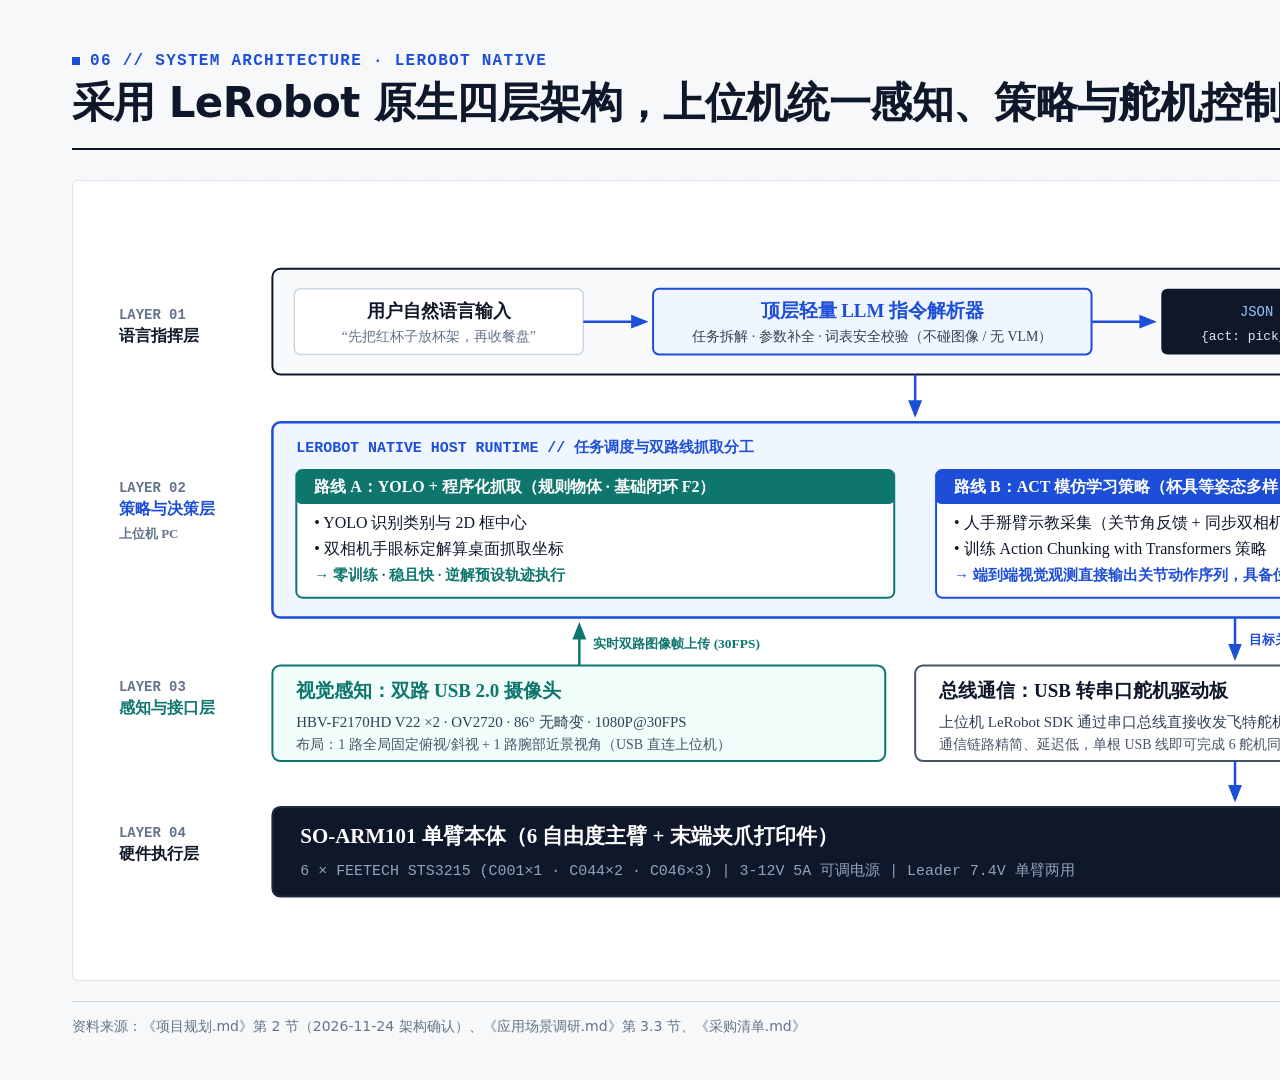
==== docs/项目资料/答辩资料/中间文件/slide-07.html @ 41729605 "docs: 完成开题答辩材料归档并更新进度公示与10人分工" ====
<!DOCTYPE html>
<html lang="zh-CN">
<head>
  <meta charset="UTF-8" />
  <title>Slide 07 · 系统总体架构</title>
  <link rel="stylesheet" href="styles.css" />
</head>
<body>
  <div class="slide">
    <div class="slide-header">
      <div class="header-left">
        <div class="kicker"><span class="kicker-dot"></span>06 // SYSTEM ARCHITECTURE · LEROBOT NATIVE</div>
        <h1 class="slide-title">采用 LeRobot 原生四层架构，上位机统一感知、策略与舵机控制</h1>
      </div>
      <div class="header-right">LeRobot 原生架构<br/>USB 直连驱动板与双路相机</div>
    </div>

    <div class="slide-body">
      <div class="card" style="flex:1; padding:24px 30px; justify-content:center;">
        <svg viewBox="0 0 1720 670" width="100%" height="100%" xmlns="http://www.w3.org/2000/svg">
          <defs>
            <marker id="arrowDown" viewBox="0 0 10 10" refX="8" refY="5" markerWidth="7" markerHeight="7" orient="auto">
              <path d="M 0 1 L 10 5 L 0 9 z" fill="#1D4ED8"/>
            </marker>
            <marker id="arrowTeal" viewBox="0 0 10 10" refX="8" refY="5" markerWidth="7" markerHeight="7" orient="auto">
              <path d="M 0 1 L 10 5 L 0 9 z" fill="#0F766E"/>
            </marker>
            <marker id="arrowRed" viewBox="0 0 10 10" refX="8" refY="5" markerWidth="7" markerHeight="7" orient="auto">
              <path d="M 0 1 L 10 5 L 0 9 z" fill="#DC2626"/>
            </marker>
          </defs>

          <!-- Left Layer Index Column -->
          <g font-family="Consolas, monospace" font-size="14" font-weight="700" fill="#64748B">
            <text x="16" y="72">LAYER 01</text>
            <text x="16" y="94" font-family="PingFang SC, Microsoft YaHei" font-size="16" fill="#0F172A">语言指挥层</text>

            <text x="16" y="246">LAYER 02</text>
            <text x="16" y="268" font-family="PingFang SC, Microsoft YaHei" font-size="16" fill="#1D4ED8">策略与决策层</text>
            <text x="16" y="292" font-family="PingFang SC, Microsoft YaHei" font-size="13" fill="#64748B">上位机 PC</text>

            <text x="16" y="446">LAYER 03</text>
            <text x="16" y="468" font-family="PingFang SC, Microsoft YaHei" font-size="16" fill="#0F766E">感知与接口层</text>

            <text x="16" y="592">LAYER 04</text>
            <text x="16" y="614" font-family="PingFang SC, Microsoft YaHei" font-size="16" fill="#0F172A">硬件执行层</text>
          </g>

          <!-- LAYER 1: LLM Command Layer -->
          <rect x="170" y="22" width="1290" height="106" rx="8" fill="#F8FAFC" stroke="#0F172A" stroke-width="2"/>
          <rect x="192" y="42" width="290" height="66" rx="6" fill="#FFFFFF" stroke="#CBD5E1" stroke-width="1.5"/>
          <text x="337" y="70" text-anchor="middle" fill="#0F172A" font-family="PingFang SC, Microsoft YaHei" font-size="18" font-weight="700">用户自然语言输入</text>
          <text x="337" y="94" text-anchor="middle" fill="#64748B" font-family="PingFang SC, Microsoft YaHei" font-size="14">“先把红杯子放杯架，再收餐盘”</text>

          <line x1="482" y1="75" x2="544" y2="75" stroke="#1D4ED8" stroke-width="2.5" marker-end="url(#arrowDown)"/>

          <rect x="552" y="42" width="440" height="66" rx="6" fill="#EFF6FF" stroke="#1D4ED8" stroke-width="2"/>
          <text x="772" y="70" text-anchor="middle" fill="#1D4ED8" font-family="PingFang SC, Microsoft YaHei" font-size="19" font-weight="700">顶层轻量 LLM 指令解析器</text>
          <text x="772" y="94" text-anchor="middle" fill="#334155" font-family="PingFang SC, Microsoft YaHei" font-size="14">任务拆解 · 参数补全 · 词表安全校验（不碰图像 / 无 VLM）</text>

          <line x1="992" y1="75" x2="1054" y2="75" stroke="#1D4ED8" stroke-width="2.5" marker-end="url(#arrowDown)"/>

          <rect x="1062" y="42" width="376" height="66" rx="6" fill="#0F172A"/>
          <text x="1250" y="69" text-anchor="middle" fill="#93C5FD" font-family="Consolas, monospace" font-size="14">JSON STRUCTURED TASK QUEUE</text>
          <text x="1250" y="93" text-anchor="middle" fill="#E2E8F0" font-family="Consolas, monospace" font-size="13">{act: pick_place, obj: cup, dst: rack}</text>

          <!-- Down arrows L1 -> L2 -->
          <line x1="815" y1="128" x2="815" y2="168" stroke="#1D4ED8" stroke-width="2.5" marker-end="url(#arrowDown)"/>

          <!-- LAYER 2: Dual-Route Policy & LeRobot Host -->
          <rect x="170" y="176" width="1290" height="196" rx="8" fill="#EFF6FF" stroke="#1D4ED8" stroke-width="2.5"/>
          <text x="194" y="206" fill="#1D4ED8" font-family="Consolas, monospace" font-size="15" font-weight="700">LEROBOT NATIVE HOST RUNTIME // 任务调度与双路线抓取分工</text>

          <!-- Route A -->
          <rect x="194" y="224" width="600" height="128" rx="6" fill="#FFFFFF" stroke="#0F766E" stroke-width="2"/>
          <rect x="194" y="224" width="600" height="34" rx="5" fill="#0F766E"/>
          <text x="212" y="246" fill="#FFFFFF" font-family="PingFang SC, Microsoft YaHei" font-size="16" font-weight="700">路线 A：YOLO + 程序化抓取（规则物体 · 基础闭环 F2）</text>
          <text x="212" y="282" fill="#0F172A" font-family="PingFang SC, Microsoft YaHei" font-size="16">• YOLO 识别类别与 2D 框中心</text>
          <text x="212" y="308" fill="#0F172A" font-family="PingFang SC, Microsoft YaHei" font-size="16">• 双相机手眼标定解算桌面抓取坐标</text>
          <text x="212" y="334" fill="#0F766E" font-family="PingFang SC, Microsoft YaHei" font-size="15" font-weight="700">→ 零训练 · 稳且快 · 逆解预设轨迹执行</text>

          <!-- Route B -->
          <rect x="836" y="224" width="600" height="128" rx="6" fill="#FFFFFF" stroke="#1D4ED8" stroke-width="2"/>
          <rect x="836" y="224" width="600" height="34" rx="5" fill="#1D4ED8"/>
          <text x="854" y="246" fill="#FFFFFF" font-family="PingFang SC, Microsoft YaHei" font-size="16" font-weight="700">路线 B：ACT 模仿学习策略（杯具等姿态多样 · 泛化核心 F3）</text>
          <text x="854" y="282" fill="#0F172A" font-family="PingFang SC, Microsoft YaHei" font-size="16">• 人手掰臂示教采集（关节角反馈 + 同步双相机帧，50–100 条）</text>
          <text x="854" y="308" fill="#0F172A" font-family="PingFang SC, Microsoft YaHei" font-size="16">• 训练 Action Chunking with Transformers 策略</text>
          <text x="854" y="334" fill="#1D4ED8" font-family="PingFang SC, Microsoft YaHei" font-size="15" font-weight="700">→ 端到端视觉观测直接输出关节动作序列，具备位姿泛化</text>

          <!-- Upward Arrow: L3 Vision -> L2 (Feeds both Route A & Route B) -->
          <line x1="478" y1="420" x2="478" y2="380" stroke="#0F766E" stroke-width="2.5" marker-end="url(#arrowTeal)"/>
          <text x="492" y="403" fill="#0F766E" font-family="PingFang SC, Microsoft YaHei" font-size="13.5" font-weight="700">实时双路图像帧上传 (30FPS)</text>

          <!-- Downward Arrow: L2 -> L3 Servo Bus -->
          <line x1="1136" y1="372" x2="1136" y2="412" stroke="#1D4ED8" stroke-width="2.5" marker-end="url(#arrowDown)"/>
          <text x="1150" y="399" fill="#1D4ED8" font-family="PingFang SC, Microsoft YaHei" font-size="13.5" font-weight="700">目标关节角控制指令下发</text>

          <!-- LAYER 3: Sensing & Bus Interface -->
          <rect x="170" y="420" width="615" height="96" rx="8" fill="#F0FDFA" stroke="#0F766E" stroke-width="2"/>
          <text x="194" y="452" fill="#0F766E" font-family="PingFang SC, Microsoft YaHei" font-size="19" font-weight="700">视觉感知：双路 USB 2.0 摄像头</text>
          <text x="194" y="482" fill="#334155" font-family="PingFang SC, Microsoft YaHei" font-size="15">HBV-F2170HD V22 ×2 · OV2720 · 86° 无畸变 · 1080P@30FPS</text>
          <text x="194" y="504" fill="#475569" font-family="PingFang SC, Microsoft YaHei" font-size="14">布局：1 路全局固定俯视/斜视 + 1 路腕部近景视角（USB 直连上位机）</text>

          <rect x="815" y="420" width="645" height="96" rx="8" fill="#FFFFFF" stroke="#475569" stroke-width="2"/>
          <text x="839" y="452" fill="#0F172A" font-family="PingFang SC, Microsoft YaHei" font-size="19" font-weight="700">总线通信：USB 转串口舵机驱动板</text>
          <text x="839" y="482" fill="#334155" font-family="PingFang SC, Microsoft YaHei" font-size="15">上位机 LeRobot SDK 通过串口总线直接收发飞特舵机位置指令与状态反馈</text>
          <text x="839" y="504" fill="#475569" font-family="PingFang SC, Microsoft YaHei" font-size="14">通信链路精简、延迟低，单根 USB 线即可完成 6 舵机同步读写</text>

          <!-- Arrows L3 -> L4 -->
          <line x1="1136" y1="516" x2="1136" y2="554" stroke="#1D4ED8" stroke-width="2.5" marker-end="url(#arrowDown)"/>

          <!-- LAYER 4: Physical Hardware -->
          <rect x="170" y="562" width="1290" height="90" rx="8" fill="#0F172A" stroke="#1E293B" stroke-width="2"/>
          <text x="198" y="598" fill="#FFFFFF" font-family="PingFang SC, Microsoft YaHei" font-size="21" font-weight="700">SO-ARM101 单臂本体（6 自由度主臂 + 末端夹爪打印件）</text>
          <text x="198" y="630" fill="#94A3B8" font-family="Consolas, monospace" font-size="15">6 × FEETECH STS3215 (C001×1 · C044×2 · C046×3)  |  3-12V 5A 可调电源  |  Leader 7.4V 单臂两用</text>

          <!-- Right Feedback Loop (Red Observation Return) -->
          <path d="M 1460 607 L 1560 607 L 1560 274 L 1468 274" fill="none" stroke="#DC2626" stroke-width="3" stroke-dasharray="8,5" marker-end="url(#arrowRed)"/>
          <rect x="1488" y="382" width="218" height="118" rx="6" fill="#FEF2F2" stroke="#DC2626" stroke-width="2"/>
          <text x="1597" y="410" text-anchor="middle" fill="#DC2626" font-family="Consolas, monospace" font-size="14" font-weight="700">REAL-TIME FEEDBACK</text>
          <text x="1597" y="438" text-anchor="middle" fill="#0F172A" font-family="PingFang SC, Microsoft YaHei" font-size="16" font-weight="700">状态观测闭环</text>
          <text x="1597" y="464" text-anchor="middle" fill="#475569" font-family="PingFang SC, Microsoft YaHei" font-size="14">• 舵机 6 维关节角实时回传</text>
          <text x="1597" y="486" text-anchor="middle" fill="#475569" font-family="PingFang SC, Microsoft YaHei" font-size="14">• 双路 30FPS 图像同步帧</text>
        </svg>
      </div>
    </div>

    <div class="slide-footer">
      <div class="footer-source">资料来源：《项目规划.md》第 2 节（2026-11-24 架构确认）、《应用场景调研.md》第 3.3 节、《采购清单.md》</div>
      <div class="footer-page">07 / 13</div>
    </div>
  </div>
</body>
</html>
---- docs/项目资料/答辩资料/中间文件/styles.css ----
/* ==========================================================================
   SO-ARM101 开题答辩 HTML Deck · Shared Design System (1920 × 1080)
   Style: Modern Robotics Engineering Lab / Technical Monograph
   ========================================================================== */

:root {
  --bg: #F6F8FA;
  --surface: #FFFFFF;
  --surface-alt: #F1F5F9;
  --surface-dark: #0F172A;
  --surface-dark-2: #1E293B;
  --border: #DCE3EC;
  --border-strong: #CBD5E1;

  --ink: #0F172A;
  --ink-2: #334155;
  --ink-3: #64748B;
  --ink-inv: #F8FAFC;
  --ink-inv-2: #94A3B8;

  --accent: #1D4ED8;        /* Precision Cobalt */
  --accent-soft: #EFF6FF;
  --accent-border: #BFDBFE;

  --teal: #0F766E;          /* Secondary Engineering Teal */
  --teal-soft: #F0FDFA;
  --teal-border: #99F6E4;

  --signal: #DC2626;        /* Risk / Feedback Loop / Warning */
  --signal-soft: #FEF2F2;
  --signal-border: #FECACA;

  --amber: #B45309;         /* Caution / Pending */
  --amber-soft: #FFFBEB;
  --amber-border: #FDE68A;

  --ok: #047857;            /* Verified / Completed */
  --ok-soft: #ECFDF5;
  --ok-border: #A7F3D0;

  --font-sans: "PingFang SC", "Microsoft YaHei", "Noto Sans SC", "Segoe UI", system-ui, -apple-system, sans-serif;
  --font-mono: "JetBrains Mono", "Cascadia Code", "Consolas", "SFMono-Regular", monospace;
}

* {
  box-sizing: border-box;
  margin: 0;
  padding: 0;
}

html, body {
  width: 1920px;
  height: 1080px;
  overflow: hidden;
  background: var(--bg);
  color: var(--ink);
  font-family: var(--font-sans);
  -webkit-font-smoothing: antialiased;
}

/* Main Slide Canvas */
.slide {
  width: 1920px;
  height: 1080px;
  background: var(--bg);
  position: relative;
  display: flex;
  flex-direction: column;
  padding: 52px 72px 44px 72px;
  overflow: hidden;
}

/* Subtle engineering dot grid background */
.slide::before {
  content: "";
  position: absolute;
  inset: 0;
  background-image: radial-gradient(#CBD5E1 1px, transparent 1px);
  background-size: 32px 32px;
  opacity: 0.35;
  pointer-events: none;
}

.slide > * {
  position: relative;
  z-index: 1;
}

/* Header Bar */
.slide-header {
  display: flex;
  align-items: flex-end;
  justify-content: space-between;
  padding-bottom: 20px;
  border-bottom: 2px solid var(--ink);
  margin-bottom: 30px;
  flex-shrink: 0;
}

.header-left {
  display: flex;
  flex-direction: column;
  gap: 8px;
}

.kicker {
  display: inline-flex;
  align-items: center;
  gap: 10px;
  font-family: var(--font-mono);
  font-size: 16px;
  font-weight: 600;
  letter-spacing: 0.08em;
  text-transform: uppercase;
  color: var(--accent);
}

.kicker-dot {
  width: 8px;
  height: 8px;
  background: var(--accent);
  display: inline-block;
}

.slide-title {
  font-size: 42px;
  font-weight: 700;
  line-height: 1.18;
  letter-spacing: -0.015em;
  color: var(--ink);
}

.header-right {
  font-family: var(--font-mono);
  font-size: 16px;
  color: var(--ink-3);
  text-align: right;
  line-height: 1.5;
}

/* Content Area */
.slide-body {
  flex: 1;
  display: flex;
  flex-direction: column;
  min-height: 0;
  gap: 24px;
}

/* Footer */
.slide-footer {
  display: flex;
  align-items: center;
  justify-content: space-between;
  padding-top: 16px;
  margin-top: 20px;
  border-top: 1px solid var(--border-strong);
  font-size: 15px;
  color: var(--ink-3);
  flex-shrink: 0;
}

.footer-source {
  font-size: 14px;
  color: var(--ink-3);
  max-width: 1400px;
  white-space: nowrap;
  overflow: hidden;
  text-overflow: ellipsis;
}

.footer-page {
  font-family: var(--font-mono);
  font-weight: 600;
  font-size: 16px;
  color: var(--ink-2);
}

/* Grid Helpers */
.grid-2 {
  display: grid;
  grid-template-columns: 1fr 1fr;
  gap: 28px;
  height: 100%;
}

.grid-3 {
  display: grid;
  grid-template-columns: repeat(3, 1fr);
  gap: 24px;
}

.grid-4 {
  display: grid;
  grid-template-columns: repeat(4, 1fr);
  gap: 20px;
}

.grid-60-40 {
  display: grid;
  grid-template-columns: 1.35fr 1fr;
  gap: 28px;
  height: 100%;
}

.grid-40-60 {
  display: grid;
  grid-template-columns: 1fr 1.35fr;
  gap: 28px;
  height: 100%;
}

/* Cards */
.card {
  background: var(--surface);
  border: 1px solid var(--border);
  border-radius: 6px;
  padding: 26px 28px;
  display: flex;
  flex-direction: column;
}

.card-dark {
  background: var(--surface-dark);
  color: var(--ink-inv);
  border: 1px solid #1E293B;
  border-radius: 6px;
  padding: 26px 28px;
  display: flex;
  flex-direction: column;
}

.card-accent {
  background: var(--accent-soft);
  border: 1px solid var(--accent-border);
  border-left: 5px solid var(--accent);
  border-radius: 6px;
  padding: 22px 26px;
}

.card-signal {
  background: var(--signal-soft);
  border: 1px solid var(--signal-border);
  border-left: 5px solid var(--signal);
  border-radius: 6px;
  padding: 22px 26px;
}

.card-title {
  font-size: 22px;
  font-weight: 700;
  color: var(--ink);
  margin-bottom: 14px;
  display: flex;
  align-items: center;
  justify-content: space-between;
  gap: 12px;
}

.card-dark .card-title {
  color: var(--ink-inv);
}

/* Badges & Tags */
.badge {
  display: inline-flex;
  align-items: center;
  padding: 4px 12px;
  border-radius: 4px;
  font-size: 14px;
  font-weight: 600;
  font-family: var(--font-mono);
  letter-spacing: 0.02em;
  white-space: nowrap;
}

.badge-blue { background: var(--accent-soft); color: var(--accent); border: 1px solid var(--accent-border); }
.badge-teal { background: var(--teal-soft); color: var(--teal); border: 1px solid var(--teal-border); }
.badge-red { background: var(--signal-soft); color: var(--signal); border: 1px solid var(--signal-border); }
.badge-amber { background: var(--amber-soft); color: var(--amber); border: 1px solid var(--amber-border); }
.badge-ok { background: var(--ok-soft); color: var(--ok); border: 1px solid var(--ok-border); }
.badge-gray { background: var(--surface-alt); color: var(--ink-2); border: 1px solid var(--border-strong); }

/* KPI Numbers */
.kpi-value {
  font-family: var(--font-mono);
  font-size: 46px;
  font-weight: 700;
  line-height: 1.1;
  color: var(--ink);
  letter-spacing: -0.02em;
}

.kpi-value.blue { color: var(--accent); }
.kpi-value.red { color: var(--signal); }
.kpi-value.teal { color: var(--teal); }
.kpi-value.ok { color: var(--ok); }

.kpi-label {
  font-size: 16px;
  font-weight: 600;
  color: var(--ink-2);
  margin-top: 8px;
}

.kpi-sub {
  font-size: 14px;
  color: var(--ink-3);
  margin-top: 6px;
  line-height: 1.45;
}

/* Tables */
table.data-table {
  width: 100%;
  border-collapse: collapse;
  font-size: 18px;
}

table.data-table th {
  text-align: left;
  padding: 14px 16px;
  background: var(--surface-alt);
  color: var(--ink-2);
  font-weight: 700;
  font-size: 16px;
  border-top: 2px solid var(--ink);
  border-bottom: 1px solid var(--border-strong);
}

table.data-table td {
  padding: 14px 16px;
  border-bottom: 1px solid var(--border);
  color: var(--ink);
  vertical-align: middle;
  line-height: 1.45;
}

table.data-table tr.highlight-row {
  background: var(--accent-soft);
}

table.data-table tr.highlight-row td {
  font-weight: 600;
}

/* Clean Lists */
ul.clean-list {
  list-style: none;
  display: flex;
  flex-direction: column;
  gap: 12px;
}

ul.clean-list li {
  position: relative;
  padding-left: 22px;
  font-size: 19px;
  line-height: 1.5;
  color: var(--ink-2);
}

ul.clean-list li::before {
  content: "";
  position: absolute;
  left: 0;
  top: 10px;
  width: 8px;
  height: 8px;
  background: var(--accent);
  border-radius: 1px;
}

ul.clean-list li strong {
  color: var(--ink);
}

ul.clean-list.red-dots li::before {
  background: var(--signal);
}

ul.clean-list.ok-dots li::before {
  background: var(--ok);
}

.mono {
  font-family: var(--font-mono);
}

/* Callout Banner */
.conclusion-bar {
  background: var(--surface-dark);
  color: var(--ink-inv);
  border-radius: 6px;
  padding: 18px 26px;
  display: flex;
  align-items: center;
  gap: 18px;
  font-size: 20px;
  line-height: 1.45;
  flex-shrink: 0;
}

.conclusion-bar .tag {
  font-family: var(--font-mono);
  font-size: 14px;
  font-weight: 700;
  background: var(--accent);
  color: #fff;
  padding: 5px 12px;
  border-radius: 4px;
  white-space: nowrap;
  letter-spacing: 0.05em;
}
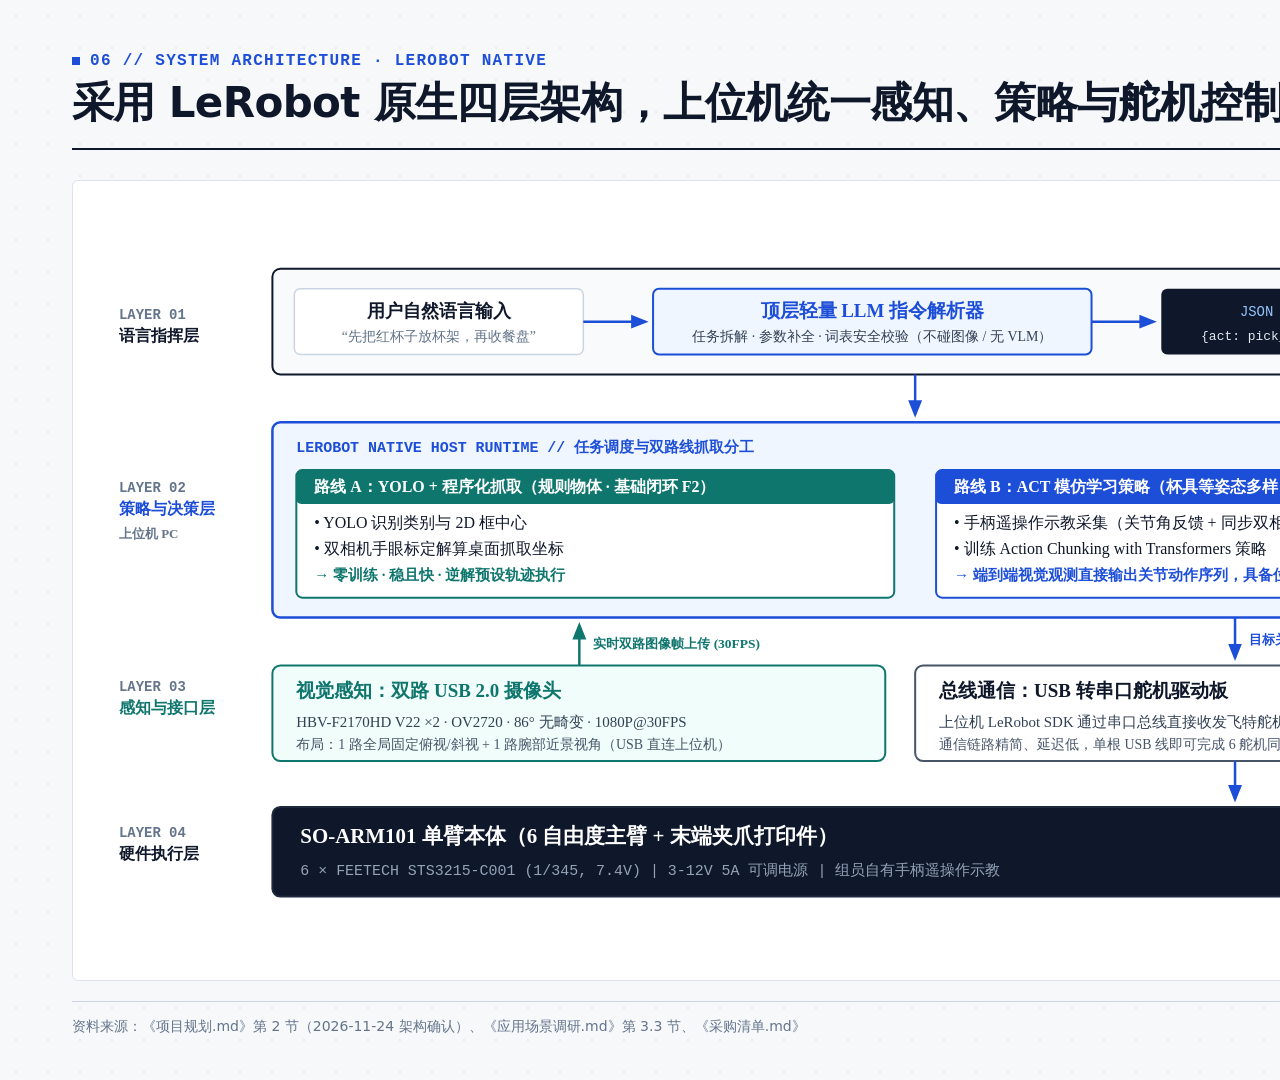
==== commit 9e51a856: "docs: 舵机全换为STS3215-C001(7.4V)，示教方案改为手柄遥操作并更新PPT" ====
--- a/docs/项目资料/答辩资料/中间文件/slide-07.html
+++ b/docs/项目资料/答辩资料/中间文件/slide-07.html
@@ -83,7 +83,7 @@
           <rect x="836" y="224" width="600" height="128" rx="6" fill="#FFFFFF" stroke="#1D4ED8" stroke-width="2"/>
           <rect x="836" y="224" width="600" height="34" rx="5" fill="#1D4ED8"/>
           <text x="854" y="246" fill="#FFFFFF" font-family="PingFang SC, Microsoft YaHei" font-size="16" font-weight="700">路线 B：ACT 模仿学习策略（杯具等姿态多样 · 泛化核心 F3）</text>
-          <text x="854" y="282" fill="#0F172A" font-family="PingFang SC, Microsoft YaHei" font-size="16">• 人手掰臂示教采集（关节角反馈 + 同步双相机帧，50–100 条）</text>
+          <text x="854" y="282" fill="#0F172A" font-family="PingFang SC, Microsoft YaHei" font-size="16">• 手柄遥操作示教采集（关节角反馈 + 同步双相机帧，50–100 条）</text>
           <text x="854" y="308" fill="#0F172A" font-family="PingFang SC, Microsoft YaHei" font-size="16">• 训练 Action Chunking with Transformers 策略</text>
           <text x="854" y="334" fill="#1D4ED8" font-family="PingFang SC, Microsoft YaHei" font-size="15" font-weight="700">→ 端到端视觉观测直接输出关节动作序列，具备位姿泛化</text>
 
@@ -112,7 +112,7 @@
           <!-- LAYER 4: Physical Hardware -->
           <rect x="170" y="562" width="1290" height="90" rx="8" fill="#0F172A" stroke="#1E293B" stroke-width="2"/>
           <text x="198" y="598" fill="#FFFFFF" font-family="PingFang SC, Microsoft YaHei" font-size="21" font-weight="700">SO-ARM101 单臂本体（6 自由度主臂 + 末端夹爪打印件）</text>
-          <text x="198" y="630" fill="#94A3B8" font-family="Consolas, monospace" font-size="15">6 × FEETECH STS3215 (C001×1 · C044×2 · C046×3)  |  3-12V 5A 可调电源  |  Leader 7.4V 单臂两用</text>
+          <text x="198" y="630" fill="#94A3B8" font-family="Consolas, monospace" font-size="15">6 × FEETECH STS3215-C001 (1/345, 7.4V)  |  3-12V 5A 可调电源  |  组员自有手柄遥操作示教</text>
 
           <!-- Right Feedback Loop (Red Observation Return) -->
           <path d="M 1460 607 L 1560 607 L 1560 274 L 1468 274" fill="none" stroke="#DC2626" stroke-width="3" stroke-dasharray="8,5" marker-end="url(#arrowRed)"/>
